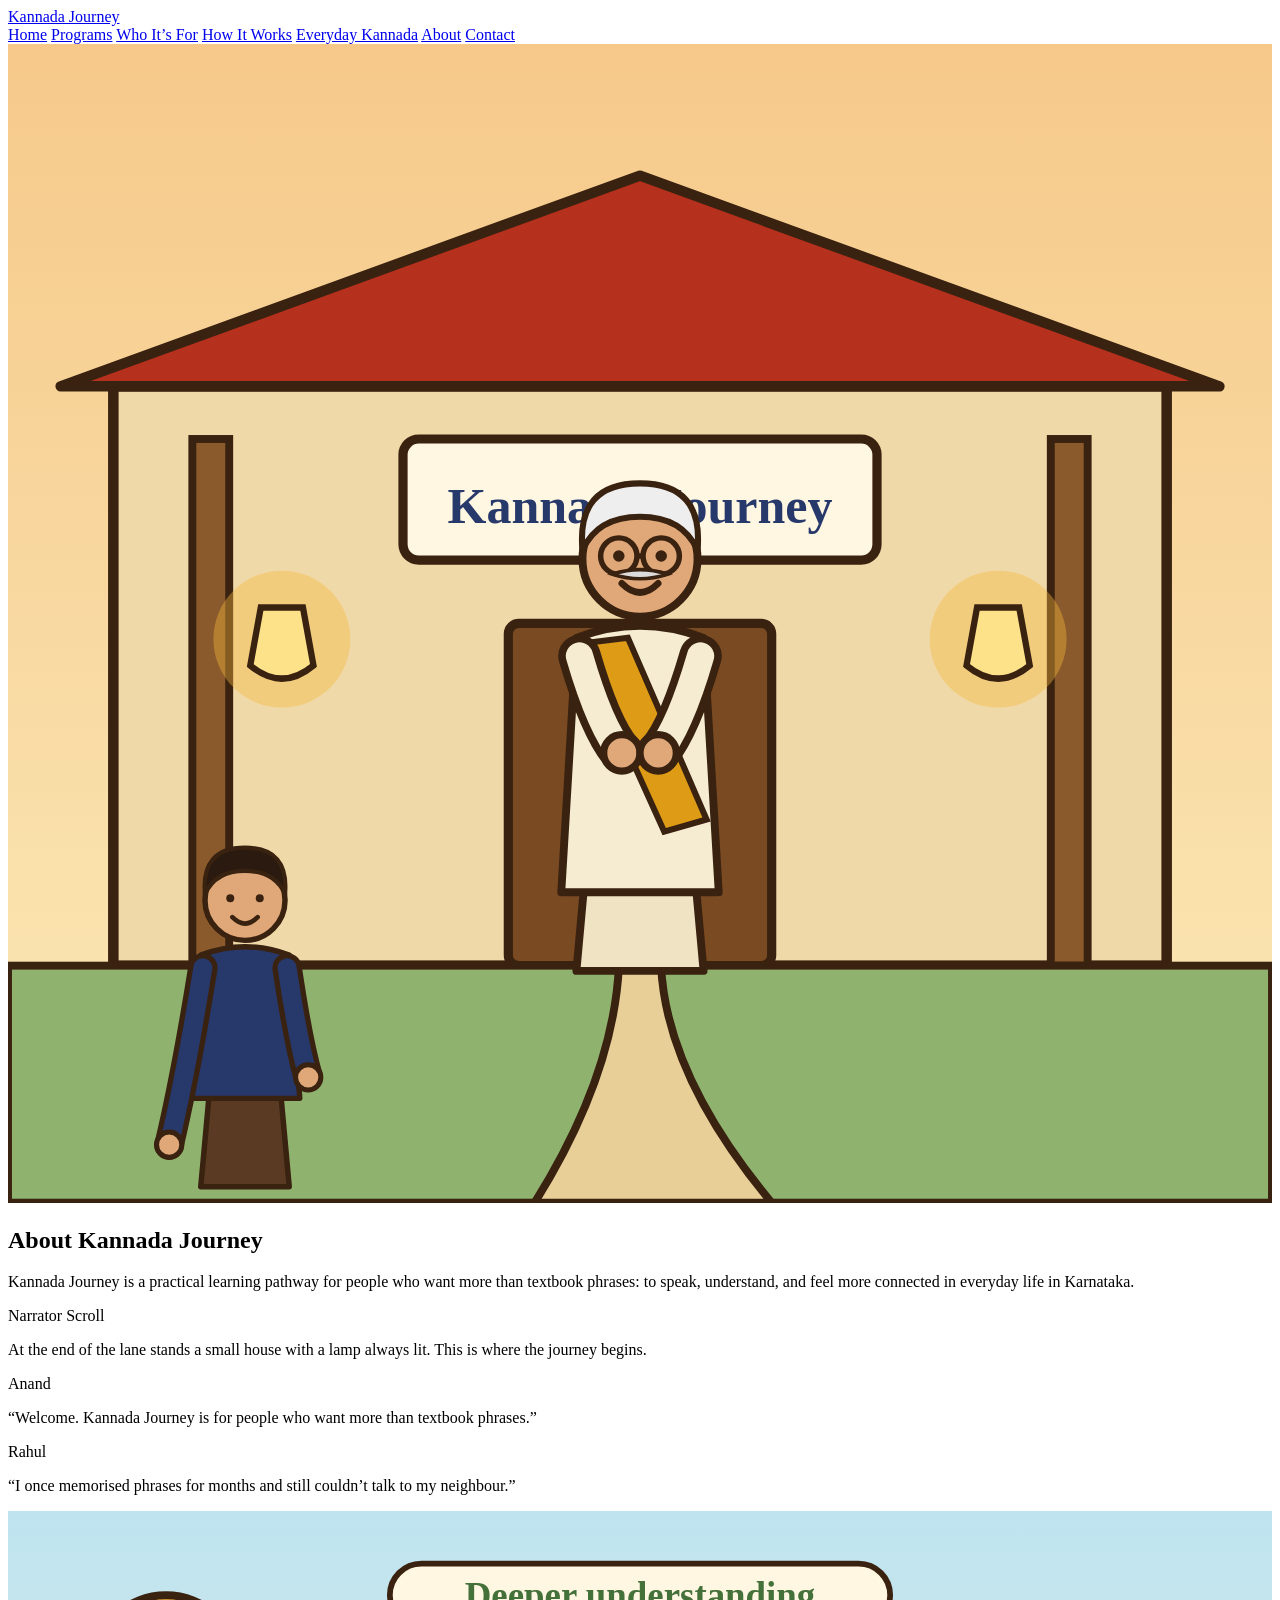
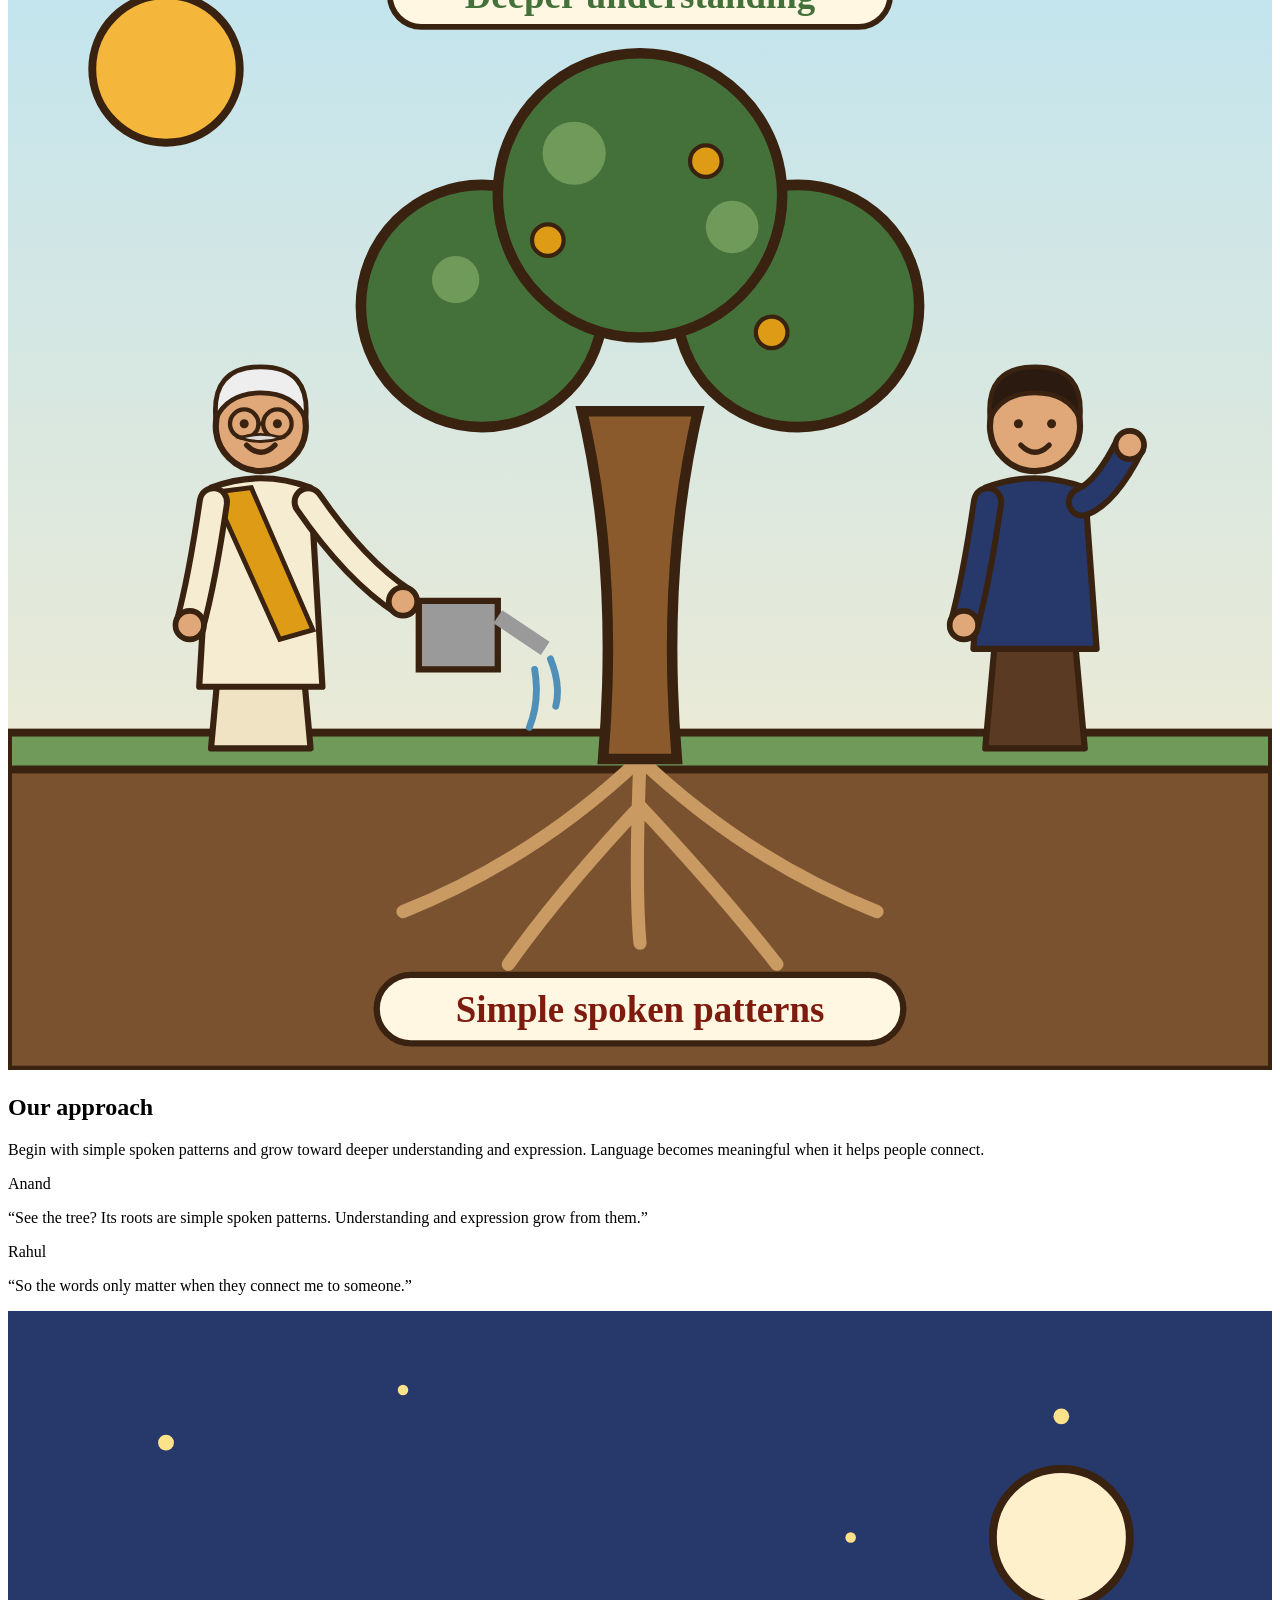
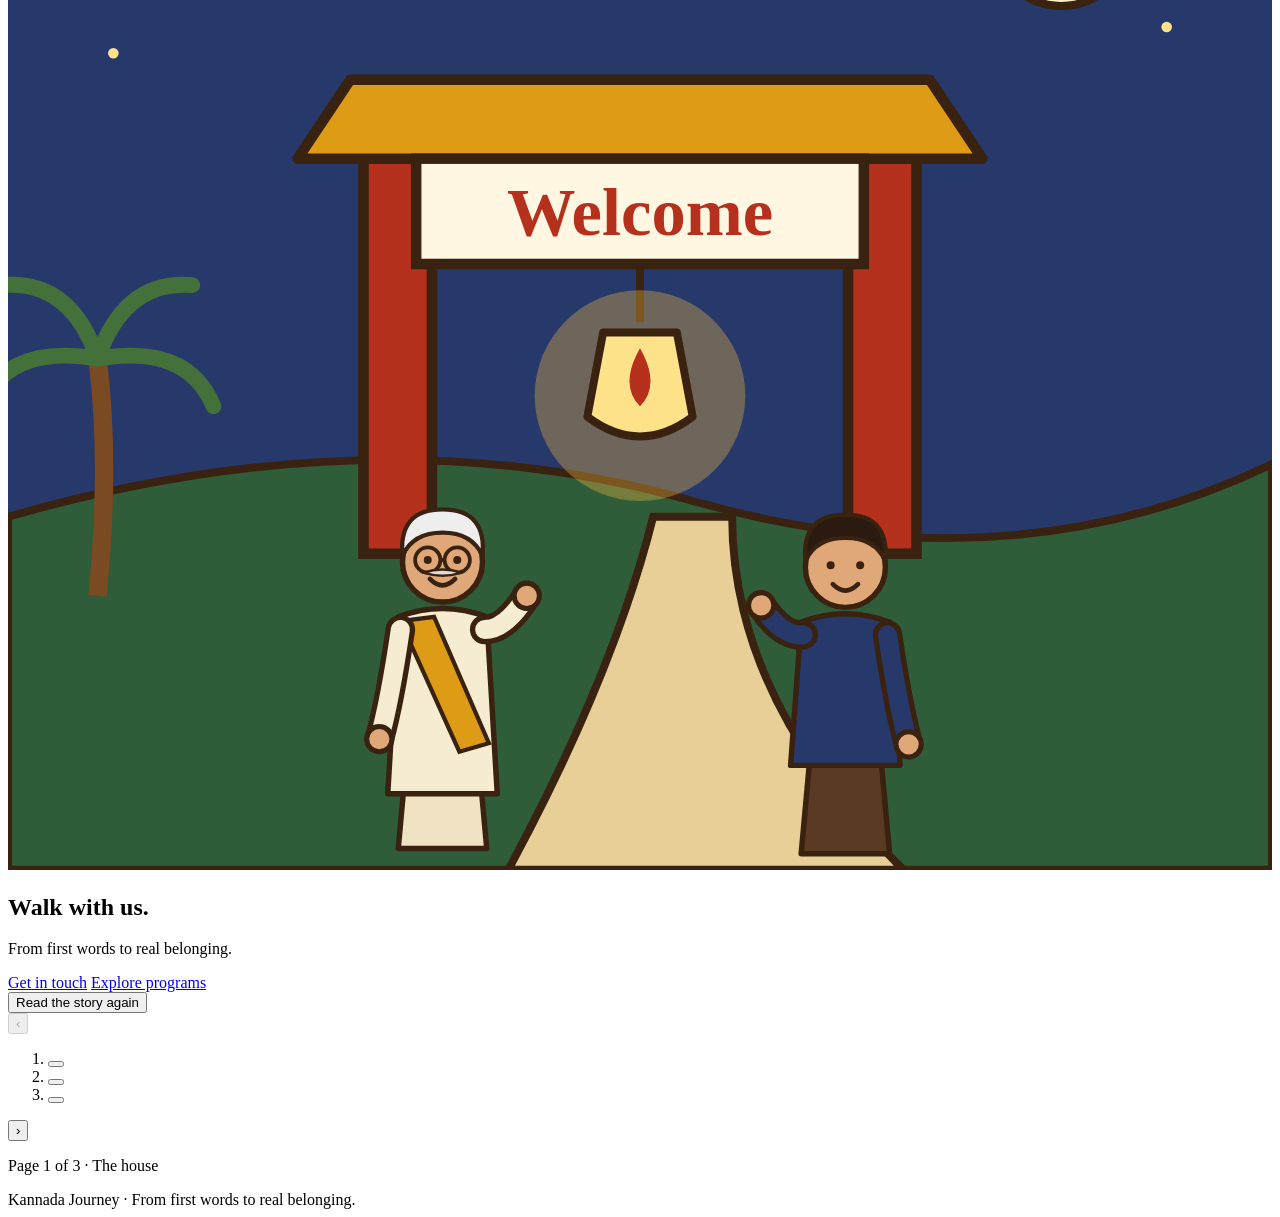
==== about.html @ fd8486d9 "Initial Commit" ====
<!DOCTYPE html>
<html lang="en">
<head>
  <meta charset="utf-8">
  <meta name="viewport" content="width=device-width, initial-scale=1">
  <title>About | Kannada Journey</title>
  <meta name="description" content="Learn about the purpose and approach behind Kannada Journey.">

  <!-- Fonts for the storybook look (Kannada + vintage display). Remove if your styles.css already loads fonts. -->
  <link rel="preconnect" href="https://fonts.googleapis.com">
  <link rel="preconnect" href="https://fonts.gstatic.com" crossorigin>
  <link href="https://fonts.googleapis.com/css2?family=Lora:ital,wght@0,400;0,600;1,400&family=Noto+Serif+Kannada:wght@400;600;800&family=Yatra+One&display=swap" rel="stylesheet">

  <link rel="stylesheet" href="styles.css">
</head>
<body class="sb-body">

  <!-- Top bar. If you prefer your existing site header, replace this block with it. -->
  <header class="sb-topbar">
    <a class="sb-brand" href="index.html">Kannada Journey</a>
    <nav class="sb-topnav" aria-label="Main">
      <a href="index.html">Home</a>
      <a href="programs.html">Programs</a>
      <a href="who-its-for.html">Who It’s For</a>
      <a href="how-it-works.html">How It Works</a>
      <a href="everyday-kannada.html">Everyday Kannada</a>
      <a href="about.html" aria-current="page">About</a>
      <a href="contact.html">Contact</a>
    </nav>
  </header>

  <main class="sb-stage">
    <div class="sb-book" id="sbBook" tabindex="-1">

      <!-- ============ THE HOUSE ============ -->
      <section class="sb-spread" data-title="The house">
        <div class="sb-page sb-page--art">
          <div class="sb-art" data-slot="about0" data-alt="Anand stands in the doorway of a small house with a lamp lit on each side and a sign reading Kannada Payana, Kannada Journey, while Rahul arrives">
            <p class="sb-art__fallback">The picture goes here. If you only see this message, upload <strong>storybook.js</strong> next to this page.</p>
          </div>
        </div>
        <div class="sb-page sb-page--text sb-page--cover">
          <h1 class="sb-title">About Kannada Journey</h1>
          <p class="sb-lead">Kannada Journey is a practical learning pathway for people who want more than textbook phrases: to speak, understand, and feel more connected in everyday life in Karnataka.</p>
          <div class="sb-scroll">
            <p class="sb-scroll__label">Narrator Scroll</p>
            <p>At the end of the lane stands a small house with a lamp always lit. This is where the journey begins.</p>
          </div>
          <div class="sb-dialogue">
            <div class="sb-line sb-line--anand"><span class="sb-who">Anand</span><p>“Welcome. Kannada Journey is for people who want more than textbook phrases.”</p></div>
            <div class="sb-line sb-line--rahul"><span class="sb-who">Rahul</span><p>“I once memorised phrases for months and still couldn’t talk to my neighbour.”</p></div>
          </div>
        </div>
      </section>

      <!-- ============ OUR APPROACH ============ -->
      <section class="sb-spread" data-title="Our approach">
        <div class="sb-page sb-page--art">
          <div class="sb-art" data-slot="about1" data-alt="A tree whose roots are labelled Simple spoken patterns and whose crown is labelled Deeper understanding, with Anand watering it and Rahul looking up">
            <p class="sb-art__fallback">The picture goes here. If you only see this message, upload <strong>storybook.js</strong> next to this page.</p>
          </div>
        </div>
        <div class="sb-page sb-page--text">
          <h2 class="sb-heading">Our approach</h2>
          <p class="sb-lead">Begin with simple spoken patterns and grow toward deeper understanding and expression. Language becomes meaningful when it helps people connect.</p>
          <div class="sb-dialogue">
            <div class="sb-line sb-line--anand"><span class="sb-who">Anand</span><p>“See the tree? Its roots are simple spoken patterns. Understanding and expression grow from them.”</p></div>
            <div class="sb-line sb-line--rahul"><span class="sb-who">Rahul</span><p>“So the words only matter when they connect me to someone.”</p></div>
          </div>
        </div>
      </section>

      <!-- ============ GET IN TOUCH ============ -->
      <section class="sb-spread" data-title="Get in touch" id="join">
        <div class="sb-page sb-page--art">
          <div class="sb-art" data-slot="finale" data-alt="The village gate with a welcoming lamp, and Anand and Rahul waving">
            <p class="sb-art__fallback">The picture goes here. If you only see this message, upload <strong>storybook.js</strong> next to this page.</p>
          </div>
        </div>
        <div class="sb-page sb-page--text sb-page--cover">
          <h2 class="sb-heading">Walk with us.</h2>
          <p class="sb-lead">From first words to real belonging.</p>
          <div class="sb-actions">
            <a class="sb-btn" href="contact.html">Get in touch</a>
            <a class="sb-btn sb-btn--ghost" href="programs.html">Explore programs</a>
          </div>
          <button class="sb-link" type="button" data-sb-first>Read the story again</button>
        </div>
      </section>

    </div>

    <!-- Controls -->
    <nav class="sb-controls" aria-label="Storybook pages">
      <button class="sb-turn" type="button" data-sb-prev aria-label="Previous page">‹</button>
      <ol class="sb-dots" id="sbDots"></ol>
      <button class="sb-turn" type="button" data-sb-next aria-label="Next page">›</button>
    </nav>
    <p class="sb-counter" id="sbCounter" aria-live="polite"></p>
  </main>

  <footer class="sb-footer">Kannada Journey · From first words to real belonging.</footer>

  <script src="storybook.js"></script>
</body>
</html>
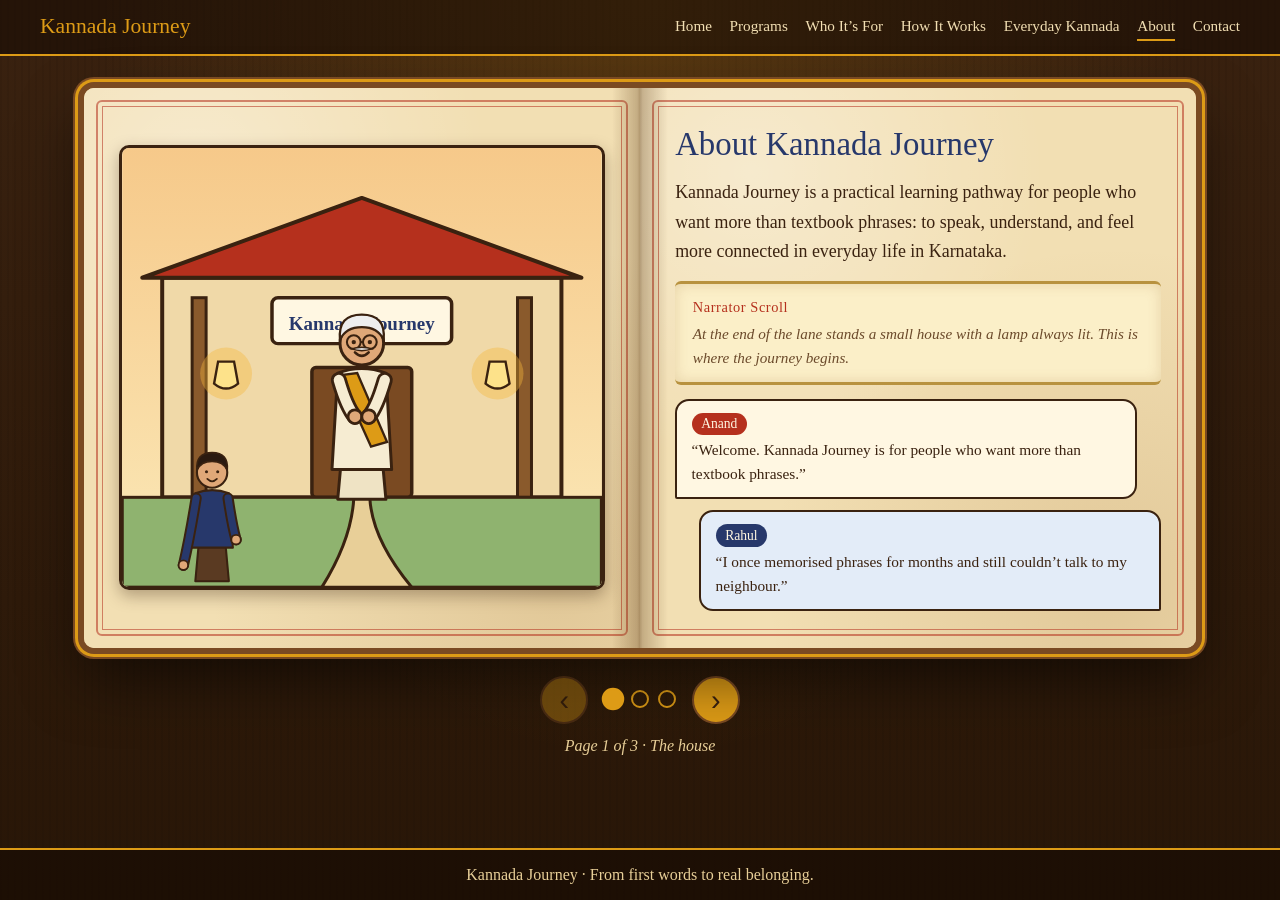
==== commit d31614a0: "link to styles css page corrected" ====
--- a/about.html
+++ b/about.html
@@ -11,7 +11,7 @@
   <link rel="preconnect" href="https://fonts.gstatic.com" crossorigin>
   <link href="https://fonts.googleapis.com/css2?family=Lora:ital,wght@0,400;0,600;1,400&family=Noto+Serif+Kannada:wght@400;600;800&family=Yatra+One&display=swap" rel="stylesheet">
 
-  <link rel="stylesheet" href="styles.css">
+  <link rel="stylesheet" href="assets/styles.css">
 </head>
 <body class="sb-body">
 
--- a/assets/styles.css
+++ b/assets/styles.css
@@ -0,0 +1,662 @@
+/* =====================================================================
+   KANNADA JOURNEY: STORYBOOK STYLES (ONE FILE FOR ALL SEVEN PAGES)
+   Paste this ONCE at the very END of your existing styles.css.
+   If you pasted any earlier storybook CSS, delete that first, so the
+   storybook styles appear only once.
+   Every class starts with .sb- so nothing clashes with your own CSS.
+   ===================================================================== */
+
+/* =====================================================================
+   KANNADA JOURNEY: STORYBOOK PROGRAMS PAGE
+   Paste this at the END of your existing styles.css.
+   Every class starts with .sb- so nothing clashes with your other pages.
+   Change the colours in :root to restyle the whole book.
+   ===================================================================== */
+
+:root {
+  --sb-desk:      #3a2210;
+  --sb-desk-2:    #281607;
+  --sb-paper:     #f2dfb3;
+  --sb-paper-2:   #e8cf98;
+  --sb-ink:       #3a2210;
+  --sb-ink-soft:  #6b4a2b;
+  --sb-red:       #b5301d;
+  --sb-gold:      #dd9b16;
+  --sb-green:     #44703a;
+  --sb-indigo:    #27386b;
+  --sb-display:   "Yatra One", "Noto Serif Kannada", Georgia, serif;
+  --sb-body-font: "Lora", "Noto Serif Kannada", Georgia, serif;
+}
+
+.sb-body {
+  margin: 0;
+  min-height: 100vh;
+  display: flex;
+  flex-direction: column;
+  color: var(--sb-ink);
+  font-family: var(--sb-body-font);
+  background:
+    radial-gradient(ellipse at 50% 0%, rgba(221,155,22,.18), transparent 60%),
+    repeating-linear-gradient(90deg, rgba(0,0,0,.06) 0 2px, transparent 2px 7px),
+    linear-gradient(var(--sb-desk), var(--sb-desk-2));
+}
+.sb-body *, .sb-body *::before, .sb-body *::after { box-sizing: border-box; }
+
+/* ---------- Top bar ---------- */
+.sb-topbar {
+  display: flex;
+  flex-wrap: wrap;
+  align-items: center;
+  justify-content: space-between;
+  gap: .5rem 1.5rem;
+  padding: .8rem clamp(1rem, 4vw, 2.5rem);
+  background: rgba(20, 10, 3, .55);
+  border-bottom: 2px solid var(--sb-gold);
+}
+.sb-brand {
+  font-family: var(--sb-display);
+  font-size: 1.35rem;
+  color: var(--sb-gold);
+  text-decoration: none;
+}
+.sb-topnav { display: flex; flex-wrap: wrap; gap: .25rem 1.1rem; }
+.sb-topnav a {
+  color: #f2dfb3;
+  text-decoration: none;
+  font-size: .95rem;
+  padding: .25rem 0;
+  border-bottom: 2px solid transparent;
+}
+.sb-topnav a:hover,
+.sb-topnav a[aria-current="page"] { border-bottom-color: var(--sb-gold); }
+.sb-topbar a:focus-visible { outline: 3px solid var(--sb-gold); outline-offset: 3px; }
+
+/* ---------- Stage ---------- */
+.sb-stage {
+  flex: 1;
+  width: 100%;
+  max-width: 1160px;
+  margin: 0 auto;
+  padding: clamp(1rem, 3vw, 2rem) clamp(.5rem, 3vw, 1.5rem) 1rem;
+}
+
+/* ---------- Book ---------- */
+.sb-book {
+  position: relative;
+  border-radius: 10px;
+  background: var(--sb-paper);
+  box-shadow:
+    0 0 0 6px #7a4a22,
+    0 0 0 9px var(--sb-gold),
+    0 0 0 11px #7a4a22,
+    0 30px 60px rgba(0,0,0,.55);
+  outline: none;
+}
+
+.sb-spread {
+  display: none;
+  grid-template-columns: 1fr 1fr;
+  align-items: stretch;
+  min-height: 560px;
+  perspective: 1800px;
+  position: relative;
+}
+.sb-spread.is-active { display: grid; }
+
+.sb-spread::after {
+  content: "";
+  position: absolute;
+  top: 0; bottom: 0; left: 50%;
+  width: 56px;
+  transform: translateX(-50%);
+  pointer-events: none;
+  background: linear-gradient(90deg,
+    transparent, rgba(80,45,10,.28) 45%, rgba(80,45,10,.4) 50%, rgba(80,45,10,.28) 55%, transparent);
+}
+
+.sb-page {
+  position: relative;
+  padding: clamp(1.2rem, 3vw, 2.2rem);
+  background:
+    radial-gradient(circle at 20% 15%, rgba(255,255,255,.35), transparent 45%),
+    radial-gradient(circle at 85% 90%, rgba(150,95,30,.18), transparent 50%),
+    var(--sb-paper);
+}
+.sb-page--art {
+  border-radius: 10px 0 0 10px;
+  display: flex;
+  align-items: center;
+  justify-content: center;
+}
+.sb-page--text {
+  border-radius: 0 10px 10px 0;
+  display: flex;
+  flex-direction: column;
+  justify-content: center;
+  gap: .9rem;
+  transform-origin: left center;
+  backface-visibility: hidden;
+}
+
+/* inner ruled border */
+.sb-page::before {
+  content: "";
+  position: absolute;
+  inset: 12px;
+  border: 2px solid var(--sb-red);
+  outline: 1px solid var(--sb-red);
+  outline-offset: -7px;
+  border-radius: 6px;
+  pointer-events: none;
+  opacity: .55;
+}
+
+/* ---------- Art ---------- */
+.sb-art {
+  position: relative;
+  width: 100%;
+  max-width: 520px;
+  margin: 0 auto;
+}
+.sb-art svg {
+  display: block;
+  width: 100%;
+  height: auto;
+  aspect-ratio: 480 / 440;
+  border-radius: 10px;
+  border: 3px solid var(--sb-ink);
+  box-shadow: 0 6px 16px rgba(58,34,16,.35);
+}
+.sb-art img {
+  display: block;
+  width: 100%;
+  height: auto;
+  max-height: 560px;
+  object-fit: contain;
+  border-radius: 10px;
+  border: 3px solid var(--sb-ink);
+  box-shadow: 0 6px 16px rgba(58,34,16,.35);
+}
+
+/* Shown only if storybook.js has not loaded: tells you what is wrong */
+.sb-art__fallback {
+  margin: 0;
+  padding: 2rem 1.2rem;
+  text-align: center;
+  font-style: italic;
+  line-height: 1.5;
+  color: var(--sb-ink-soft);
+  border: 3px dashed var(--sb-red);
+  border-radius: 10px;
+  background: rgba(181,48,29,.07);
+}
+
+.sb-svg-text { font-family: var(--sb-body-font); }
+
+/* ---------- Typography ---------- */
+.sb-kicker,
+.sb-chapter {
+  margin: 0;
+  font-family: var(--sb-display);
+  font-size: 1.05rem;
+  color: var(--sb-red);
+  letter-spacing: .04em;
+}
+.sb-chapter::before { content: "❖ "; color: var(--sb-gold); }
+
+.sb-title,
+.sb-heading {
+  margin: 0;
+  font-family: var(--sb-display);
+  font-weight: 400;
+  color: var(--sb-indigo);
+  line-height: 1.2;
+}
+.sb-title   { font-size: clamp(1.45rem, 3vw, 2.05rem); }
+.sb-heading { font-size: clamp(1.4rem, 2.8vw, 2rem); }
+.sb-heading__main { display: block; }
+.sb-heading__sub {
+  display: block;
+  margin-top: .3rem;
+  font-family: var(--sb-body-font);
+  font-style: italic;
+  font-size: .62em;
+  color: var(--sb-red);
+}
+
+.sb-lead {
+  margin: 0;
+  font-size: clamp(1rem, 1.5vw, 1.12rem);
+  line-height: 1.65;
+  max-width: 36em;
+}
+.sb-focus {
+  margin: 0;
+  font-size: .92rem;
+  line-height: 1.5;
+  color: var(--sb-ink-soft);
+}
+.sb-focus strong { color: var(--sb-green); }
+
+/* Narrator scroll */
+.sb-scroll {
+  position: relative;
+  padding: .7rem 1.1rem;
+  background: #fbefc8;
+  border-top: 3px solid #b8923f;
+  border-bottom: 3px solid #b8923f;
+  border-radius: 6px;
+  box-shadow: inset 0 0 14px rgba(150,95,30,.2);
+  max-width: 36em;
+}
+.sb-scroll p { margin: 0; font-style: italic; font-size: .95rem; line-height: 1.6; color: var(--sb-ink-soft); }
+.sb-scroll .sb-scroll__label {
+  margin-bottom: .2rem;
+  font-style: normal;
+  font-family: var(--sb-display);
+  font-size: .9rem;
+  color: var(--sb-red);
+  letter-spacing: .04em;
+}
+
+/* Dialogue */
+.sb-dialogue { display: grid; gap: .7rem; max-width: 36em; }
+.sb-line {
+  position: relative;
+  padding: .65rem .9rem .7rem;
+  border: 2px solid var(--sb-ink);
+  border-radius: 14px;
+  line-height: 1.55;
+  font-size: .96rem;
+}
+.sb-line p { margin: 0; }
+.sb-who {
+  display: inline-block;
+  margin-bottom: .2rem;
+  padding: .05rem .6rem;
+  font-family: var(--sb-display);
+  font-size: .85rem;
+  color: #fff7e2;
+  border-radius: 999px;
+}
+.sb-line--anand { background: #fff7e2; margin-right: 1.5rem; border-bottom-left-radius: 2px; }
+.sb-line--anand .sb-who { background: var(--sb-red); }
+.sb-line--rahul { background: #e3ecf8; margin-left: 1.5rem; border-bottom-right-radius: 2px; }
+.sb-line--rahul .sb-who { background: var(--sb-indigo); }
+
+.sb-story {
+  margin: .3rem 0 0;
+  padding: .8rem 1rem;
+  font-style: italic;
+  line-height: 1.6;
+  color: var(--sb-ink-soft);
+  background: rgba(221,155,22,.16);
+  border-left: 4px solid var(--sb-gold);
+  border-radius: 0 8px 8px 0;
+  max-width: 36em;
+}
+
+.sb-route {
+  margin: 0;
+  padding: 0;
+  list-style: none;
+  display: grid;
+  gap: .7rem;
+}
+.sb-route li {
+  padding: .6rem .9rem;
+  border: 2px dashed var(--sb-green);
+  border-radius: 8px;
+  line-height: 1.5;
+}
+.sb-route li span { display: block; font-family: var(--sb-display); color: var(--sb-green); }
+
+/* ---------- Buttons ---------- */
+.sb-actions { display: flex; flex-wrap: wrap; gap: .8rem; }
+.sb-btn {
+  display: inline-block;
+  padding: .75rem 1.4rem;
+  font-family: var(--sb-display);
+  font-size: 1.05rem;
+  color: #fff7e2;
+  background: var(--sb-red);
+  border: 2px solid #7d1c0e;
+  border-radius: 999px;
+  box-shadow: 0 3px 0 #7d1c0e;
+  text-decoration: none;
+  cursor: pointer;
+  align-self: flex-start;
+}
+.sb-btn:hover { background: #cc3a25; }
+.sb-btn:active { transform: translateY(2px); box-shadow: 0 1px 0 #7d1c0e; }
+.sb-btn--ghost {
+  color: var(--sb-indigo);
+  background: transparent;
+  border-color: var(--sb-indigo);
+  box-shadow: 0 3px 0 var(--sb-indigo);
+}
+.sb-btn--ghost:hover { background: rgba(39,56,107,.1); }
+.sb-link {
+  align-self: flex-start;
+  padding: 0;
+  font: inherit;
+  font-style: italic;
+  color: var(--sb-ink-soft);
+  background: none;
+  border: 0;
+  text-decoration: underline;
+  cursor: pointer;
+}
+
+/* ---------- Controls ---------- */
+.sb-controls {
+  display: flex;
+  align-items: center;
+  justify-content: center;
+  gap: 1rem;
+  margin-top: 1.8rem;
+}
+.sb-turn {
+  width: 48px;
+  height: 48px;
+  font-size: 1.8rem;
+  line-height: 1;
+  color: var(--sb-ink);
+  background: var(--sb-gold);
+  border: 2px solid #7a4a22;
+  border-radius: 50%;
+  cursor: pointer;
+}
+.sb-turn:hover:not(:disabled) { background: #f1b43a; }
+.sb-turn:disabled { opacity: .35; cursor: default; }
+
+.sb-dots {
+  display: flex;
+  flex-wrap: wrap;
+  justify-content: center;
+  gap: .55rem;
+  margin: 0;
+  padding: 0;
+  list-style: none;
+}
+.sb-dots button {
+  width: 18px;
+  height: 18px;
+  padding: 0;
+  background: transparent;
+  border: 2px solid var(--sb-gold);
+  border-radius: 50%;
+  cursor: pointer;
+}
+.sb-dots button[aria-current="true"] { background: var(--sb-gold); transform: scale(1.25); }
+
+.sb-counter {
+  margin: .8rem 0 0;
+  text-align: center;
+  font-style: italic;
+  color: #e8cf98;
+}
+.sb-footer {
+  padding: 1rem;
+  text-align: center;
+  color: #e8cf98;
+  background: rgba(20,10,3,.55);
+  border-top: 2px solid var(--sb-gold);
+}
+
+.sb-body button:focus-visible,
+.sb-body a:focus-visible { outline: 3px solid var(--sb-indigo); outline-offset: 3px; }
+.sb-controls button:focus-visible { outline-color: #fff; }
+
+/* ---------- Page-turn animation ---------- */
+@keyframes sbTurnNext {
+  from { transform: rotateY(-80deg); opacity: .2; }
+  to   { transform: rotateY(0);      opacity: 1; }
+}
+@keyframes sbTurnPrev {
+  from { transform: rotateY(60deg);  opacity: .2; }
+  to   { transform: rotateY(0);      opacity: 1; }
+}
+@keyframes sbFade { from { opacity: 0; } to { opacity: 1; } }
+
+.sb-spread.sb-go-next .sb-page--text { animation: sbTurnNext .7s ease both; }
+.sb-spread.sb-go-prev .sb-page--text { animation: sbTurnPrev .7s ease both; }
+.sb-spread.sb-go-next .sb-page--art,
+.sb-spread.sb-go-prev .sb-page--art  { animation: sbFade .7s ease both; }
+
+/* ---------- Mobile: picture on top, text below ---------- */
+@media (max-width: 800px) {
+  .sb-spread { grid-template-columns: 1fr; min-height: 0; }
+  .sb-spread::after { display: none; }
+  .sb-page--art  { border-radius: 10px 10px 0 0; padding-bottom: .6rem; }
+  .sb-page--text { border-radius: 0 0 10px 10px; }
+  .sb-topbar { justify-content: center; text-align: center; }
+  .sb-topnav { justify-content: center; }
+  .sb-dots { max-width: 220px; }
+  .sb-line--anand { margin-right: .5rem; }
+  .sb-line--rahul { margin-left: .5rem; }
+}
+
+@media (prefers-reduced-motion: reduce) {
+  .sb-spread.sb-go-next .sb-page--text,
+  .sb-spread.sb-go-prev .sb-page--text,
+  .sb-spread.sb-go-next .sb-page--art,
+  .sb-spread.sb-go-prev .sb-page--art { animation: none; }
+}
+
+
+/* =====================================================================
+   KANNADA JOURNEY: EXTRA STORYBOOK STYLES FOR THE OTHER PAGES
+   Paste this at the very END of styles.css, AFTER the storybook-styles.css
+   block you already added for the Programs page.
+   (Home, Who It's For, How It Works, Everyday Kannada, About)
+   ===================================================================== */
+
+/* A third speaker: guests such as Meera, Arjun, Sofia and Neha */
+.sb-line--guest { background: #e6f1df; margin-left: 1.5rem; border-bottom-right-radius: 2px; }
+.sb-line--guest .sb-who { background: var(--sb-green); }
+
+.sb-lead strong { color: var(--sb-green); font-family: var(--sb-display); font-weight: 400; }
+
+/* ---------- Three little cards ---------- */
+.sb-cards { display: grid; gap: .6rem; max-width: 36em; }
+.sb-card {
+  padding: .6rem .9rem .7rem;
+  background: #fff7e2;
+  border: 2px dashed var(--sb-green);
+  border-radius: 10px;
+}
+.sb-card__title {
+  margin: 0 0 .15rem;
+  font-family: var(--sb-display);
+  font-weight: 400;
+  font-size: 1.05rem;
+  color: var(--sb-red);
+}
+.sb-card p { margin: 0; font-size: .94rem; line-height: 1.5; }
+
+/* ---------- Tab-like chips that jump to a page ---------- */
+.sb-tabs { display: flex; flex-wrap: wrap; gap: .5rem; max-width: 36em; }
+.sb-tab {
+  padding: .45rem .9rem;
+  font: inherit;
+  font-size: .9rem;
+  color: var(--sb-indigo);
+  background: #fff7e2;
+  border: 2px solid var(--sb-indigo);
+  border-radius: 999px;
+  cursor: pointer;
+}
+.sb-tab:hover { background: var(--sb-indigo); color: #fff7e2; }
+
+/* ---------- Two lists side by side ---------- */
+.sb-twocol {
+  display: grid;
+  grid-template-columns: 1fr 1fr;
+  gap: .8rem;
+  max-width: 38em;
+}
+.sb-list {
+  padding: .6rem .8rem;
+  background: rgba(68,112,58,.09);
+  border-left: 4px solid var(--sb-green);
+  border-radius: 0 8px 8px 0;
+}
+.sb-list__title {
+  margin: 0 0 .3rem;
+  font-family: var(--sb-display);
+  font-weight: 400;
+  font-size: .95rem;
+  color: var(--sb-green);
+}
+.sb-list ul { margin: 0; padding-left: 1.1rem; }
+.sb-list li { margin-bottom: .25rem; font-size: .88rem; line-height: 1.45; }
+
+/* ---------- Kannada phrase chips (Everyday Kannada) ---------- */
+.sb-phrases {
+  display: grid;
+  grid-template-columns: 1fr 1fr;
+  gap: .5rem;
+  margin: 0;
+  padding: 0;
+  list-style: none;
+  max-width: 36em;
+}
+.sb-phrase {
+  padding: .5rem .7rem;
+  background: #fff7e2;
+  border: 2px solid var(--sb-gold);
+  border-radius: 10px;
+  line-height: 1.3;
+}
+.sb-phrase__kn { display: block; font-size: 1.1rem; font-weight: 600; color: var(--sb-indigo); }
+.sb-phrase__en { display: block; font-size: .82rem; font-style: italic; color: var(--sb-ink-soft); }
+
+@media (max-width: 800px) {
+  .sb-twocol { grid-template-columns: 1fr; }
+  .sb-line--guest { margin-left: .5rem; }
+}
+@media (max-width: 420px) {
+  .sb-phrases { grid-template-columns: 1fr; }
+}
+
+/* =====================================================================
+   CONTACT PAGE: the enquiry form
+   ===================================================================== */
+.sb-form { display: grid; gap: .7rem; max-width: 38em; }
+.sb-form__row { display: grid; grid-template-columns: 1fr 1fr; gap: .7rem; }
+.sb-field { display: grid; gap: .2rem; }
+.sb-field label {
+  font-family: var(--sb-display);
+  font-size: .88rem;
+  color: var(--sb-green);
+}
+.sb-field input,
+.sb-field select,
+.sb-field textarea {
+  width: 100%;
+  padding: .5rem .65rem;
+  font: inherit;
+  font-size: .95rem;
+  color: var(--sb-ink);
+  background: #fffaf0;
+  border: 2px solid var(--sb-ink-soft);
+  border-radius: 8px;
+}
+.sb-field textarea { min-height: 4.2rem; resize: vertical; }
+.sb-field input:focus,
+.sb-field select:focus,
+.sb-field textarea:focus { outline: 3px solid var(--sb-gold); outline-offset: 1px; border-color: var(--sb-red); }
+
+/* Spam trap: hidden from people, visible to simple bots */
+.sb-hp { position: absolute; left: -9999px; width: 1px; height: 1px; overflow: hidden; }
+
+.sb-consent { margin: 0; font-size: .82rem; line-height: 1.45; color: var(--sb-ink-soft); }
+.sb-status { margin: 0; padding: .6rem .9rem; border-radius: 8px; line-height: 1.5; }
+.sb-status:empty { display: none; }
+.sb-status--info  { background: rgba(221,155,22,.18); border-left: 4px solid var(--sb-gold); }
+.sb-status--ok    { background: rgba(68,112,58,.16);  border-left: 4px solid var(--sb-green); }
+.sb-status--error { background: rgba(181,48,29,.14);  border-left: 4px solid var(--sb-red); }
+.sb-btn:disabled { opacity: .6; cursor: default; }
+
+@media (max-width: 560px) {
+  .sb-form__row { grid-template-columns: 1fr; }
+}
+
+/* =====================================================================
+   PROGRAMS PAGE: Anand's slate, taglines and "what you will learn" lists
+   ===================================================================== */
+.sb-tagline {
+  margin: 0;
+  font-style: italic;
+  font-size: 1.02rem;
+  color: var(--sb-red);
+}
+.sb-subhead {
+  margin: .3rem 0 0;
+  font-family: var(--sb-display);
+  font-weight: 400;
+  font-size: 1.05rem;
+  color: var(--sb-green);
+}
+.sb-bullets {
+  margin: 0;
+  padding: 0;
+  list-style: none;
+  display: grid;
+  gap: .4rem;
+  max-width: 36em;
+}
+.sb-bullets li {
+  position: relative;
+  padding-left: 1.5rem;
+  font-size: .95rem;
+  line-height: 1.5;
+}
+.sb-bullets li::before {
+  content: "✦";
+  position: absolute;
+  left: 0;
+  top: 0;
+  color: var(--sb-gold);
+}
+.sb-btn--small { padding: .5rem 1.1rem; font-size: .95rem; }
+
+/* The chalk slate Anand uses to show examples */
+.sb-slate {
+  width: 100%;
+  max-width: 520px;
+  margin: 0 auto;
+  padding: 1.1rem 1.3rem 1.3rem;
+  color: #f6efd9;
+  background:
+    radial-gradient(circle at 25% 20%, rgba(255,255,255,.06), transparent 50%),
+    #2b312c;
+  border: 10px solid #7a4a22;
+  border-radius: 10px;
+  box-shadow: inset 0 0 30px rgba(0,0,0,.55), 0 6px 16px rgba(58,34,16,.35);
+}
+.sb-slate__title {
+  margin: 0;
+  font-family: var(--sb-display);
+  font-size: 1.3rem;
+  color: #f4d27a;
+}
+.sb-slate__sub {
+  margin: .1rem 0 .7rem;
+  font-style: italic;
+  font-size: .9rem;
+  color: #cfc9b0;
+}
+.sb-slate__list { margin: 0; padding: 0; list-style: none; display: grid; gap: .1rem; }
+.sb-slate__list li { padding: .4rem 0; border-bottom: 1px dashed rgba(246,239,217,.28); }
+.sb-slate__list li:last-child { border-bottom: 0; }
+.sb-slate__kn { display: block; font-size: 1.15rem; font-weight: 600; line-height: 1.4; }
+.sb-slate__en { display: block; font-size: .86rem; font-style: italic; color: #e8d79a; }
+
+.sb-slate__note {
+  margin: .8rem 0 0;
+  font-size: .8rem;
+  font-style: italic;
+  color: #cfc9b0;
+}
